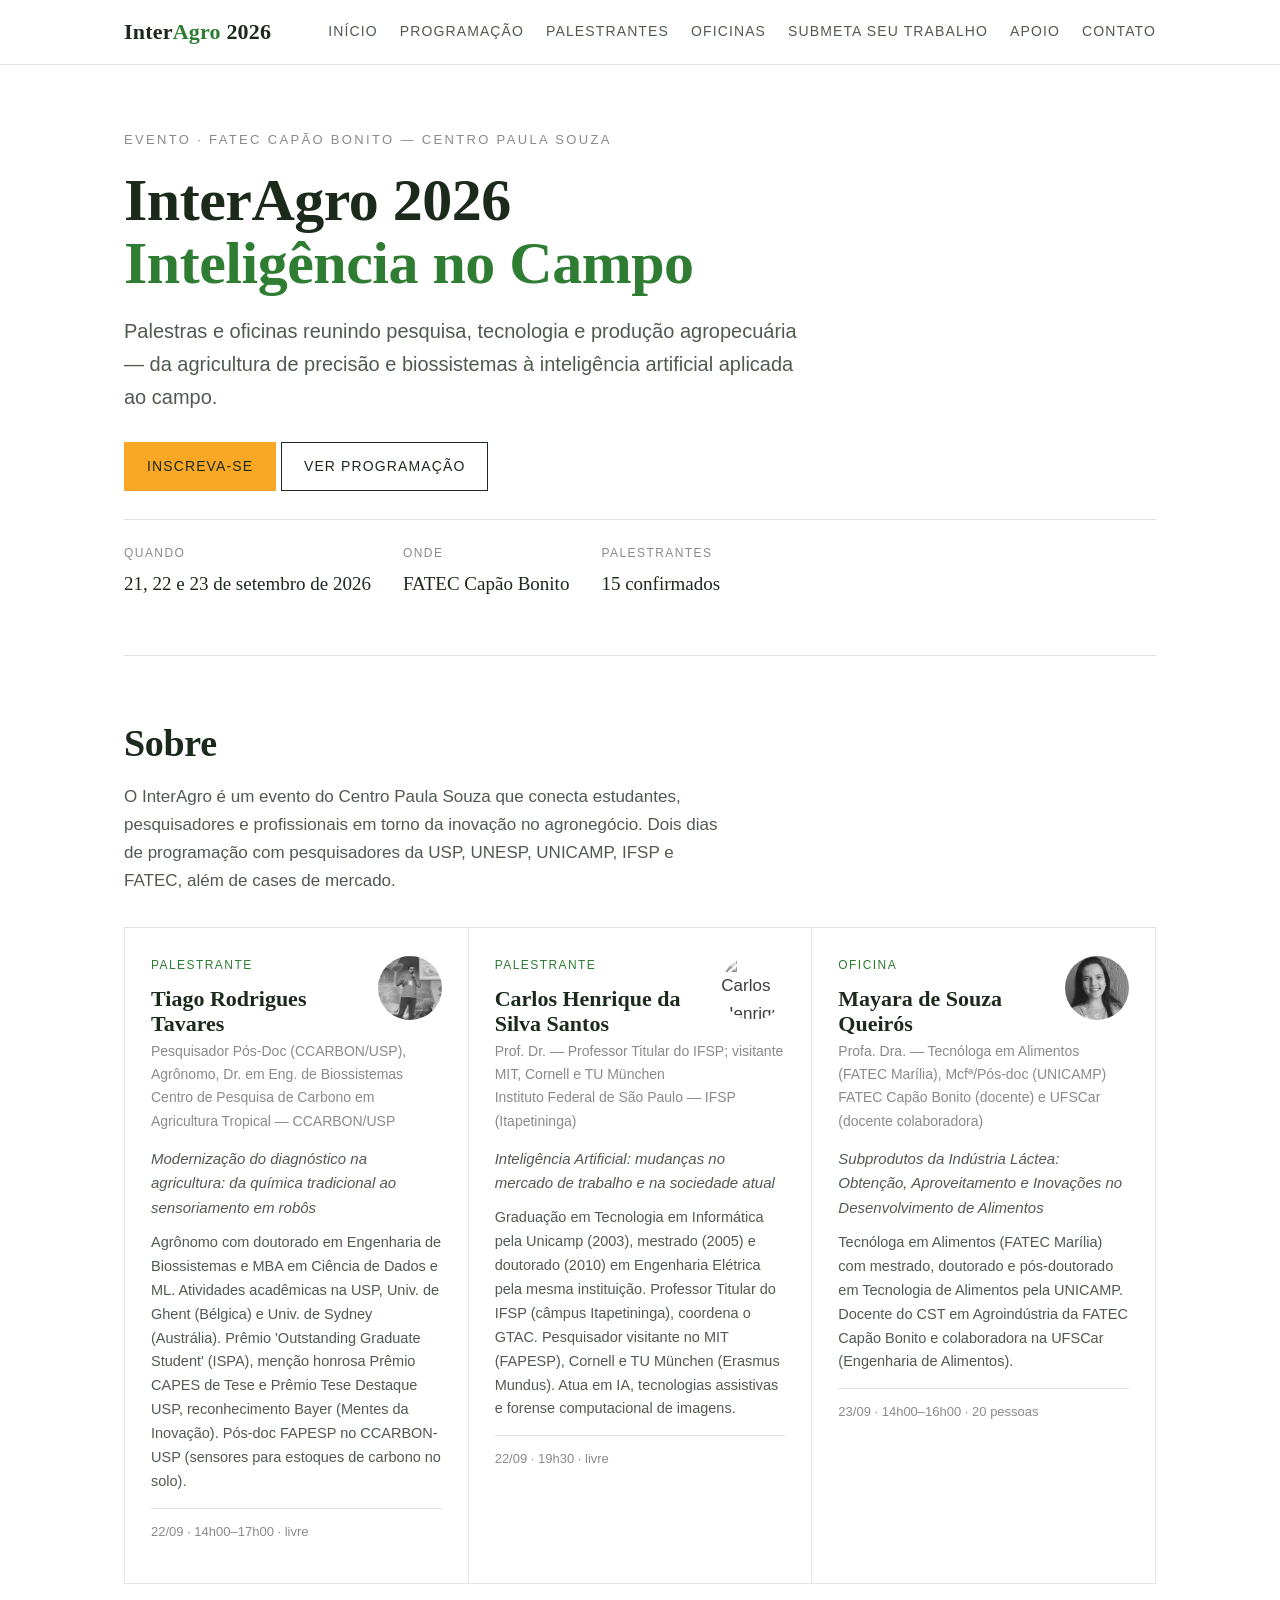
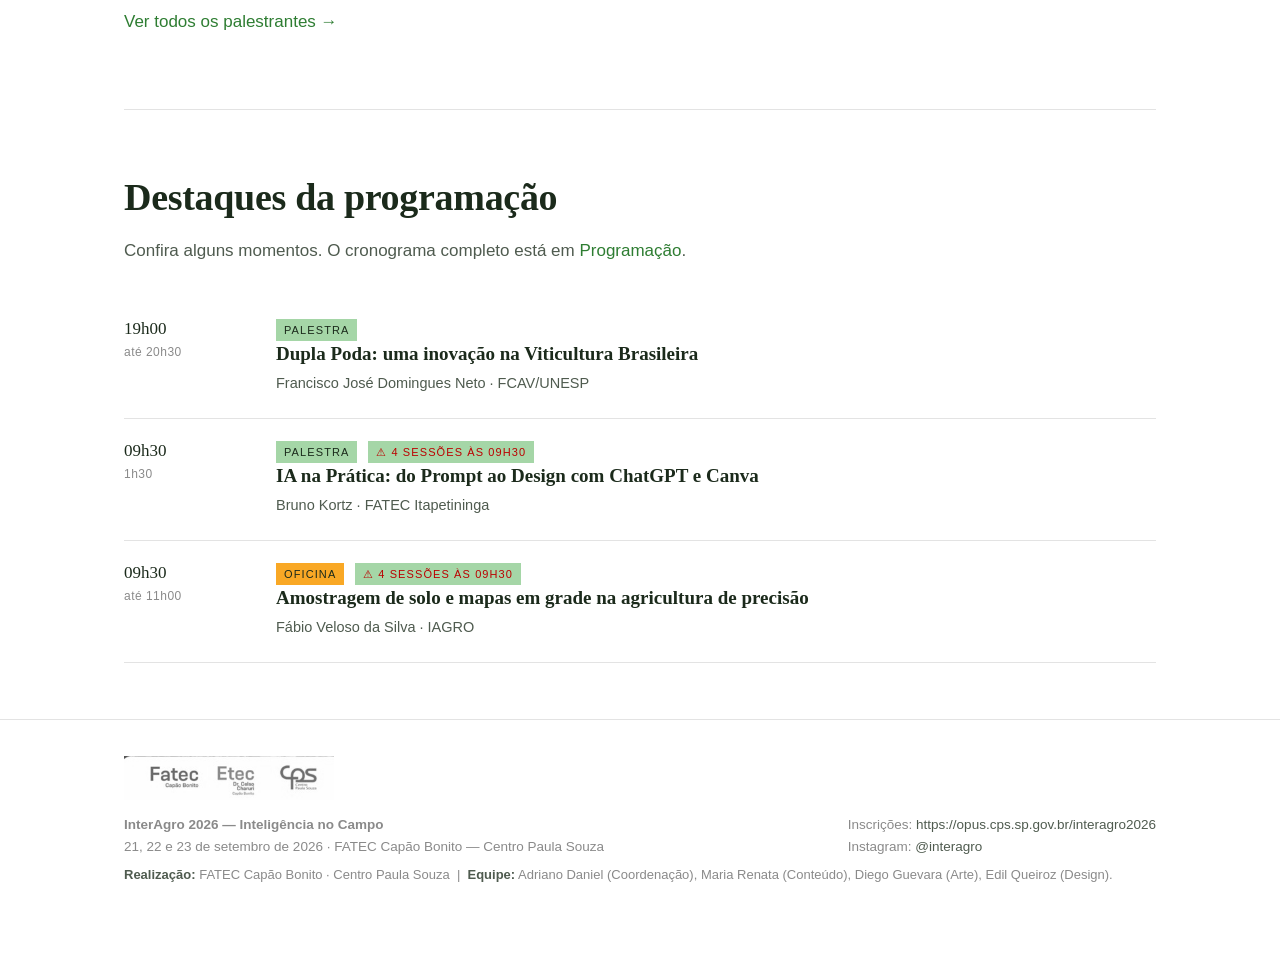
==== index.html @ 62bca140 "site — páginas HTML, imagens e configuração do GitHub Pages" ====
<!DOCTYPE html>
<html lang="pt-BR">
<head>
<meta charset="utf-8">
<meta name="viewport" content="width=device-width, initial-scale=1">
<title>Index — InterAgro 2026</title>
<link rel="stylesheet" href="assets/css/base.css">
</head>
<body>
<header class="topbar">
  <div class="wrap">
    <a class="brand" href="index.html">Inter<span>Agro</span> 2026</a>
    <input type="checkbox" id="nav-toggle" class="nav-toggle" aria-hidden="true">
    <label for="nav-toggle" class="nav-burger" aria-label="Abrir menu">&#9776;</label>
    <nav class="nav"><a href="index.html" class="">Início</a><a href="programacao.html" class="">Programação</a><a href="palestrantes.html" class="">Palestrantes</a><a href="oficinas.html" class="">Oficinas</a><a href="submeta-trabalho.html" class="">Submeta seu Trabalho</a><a href="patrocinadores.html" class="">Apoio</a><a href="contato.html" class="">Contato</a></nav>
  </div>
</header>
<main class="wrap">

<section class="hero">
  <p class="eyebrow">Evento · FATEC Capão Bonito — Centro Paula Souza</p>
  <h1>InterAgro 2026<br><span style="color:var(--accent)">Inteligência no Campo</span></h1>
  <p class="lead">Palestras e oficinas reunindo pesquisa, tecnologia e produção agropecuária —
  da agricultura de precisão e biossistemas à inteligência artificial aplicada ao campo.</p>
  <a class="btn cta" href="https://opus.cps.sp.gov.br/interagro2026">Inscreva-se</a>
  <a class="btn" href="programacao.html">Ver programação</a>
  <div class="meta-row">
    <div class="item"><span class="k">Quando</span><span class="v">21, 22 e 23 de setembro de 2026</span></div>
    <div class="item"><span class="k">Onde</span><span class="v">FATEC Capão Bonito</span></div>
    <div class="item"><span class="k">Palestrantes</span><span class="v">15 confirmados</span></div>
  </div>
</section>
<section class="section">
  <h2 class="section-title">Sobre</h2>
  <p class="section-intro">O InterAgro é um evento do Centro Paula Souza que conecta estudantes,
  pesquisadores e profissionais em torno da inovação no agronegócio. Dois dias de programação com
  pesquisadores da USP, UNESP, UNICAMP, IFSP e FATEC, além de cases de mercado.</p>
  <div class="grid">
    
    <div class="card">
      <img src="assets/img/palestrantes/tiago-rodrigues-tavares-full-body.jpg" alt="Tiago Rodrigues Tavares" style="width:64px;height:64px;object-fit:cover;border-radius:50%;float:right;margin:0 0 8px 12px;filter:grayscale(100%);opacity:.9">
      <p class="role">Palestrante</p>
      <h3>Tiago Rodrigues Tavares</h3>
      <p class="inst">Pesquisador Pós-Doc (CCARBON/USP), Agrônomo, Dr. em Eng. de Biossistemas<br>Centro de Pesquisa de Carbono em Agricultura Tropical — CCARBON/USP</p>
      <p class="talk"><em>Modernização do diagnóstico na agricultura: da química tradicional ao sensoriamento em robôs</em></p>
      <p class="bio">Agrônomo com doutorado em Engenharia de Biossistemas e MBA em Ciência de Dados e ML. Atividades acadêmicas na USP, Univ. de Ghent (Bélgica) e Univ. de Sydney (Austrália). Prêmio 'Outstanding Graduate Student' (ISPA), menção honrosa Prêmio CAPES de Tese e Prêmio Tese Destaque USP, reconhecimento Bayer (Mentes da Inovação). Pós-doc FAPESP no CCARBON-USP (sensores para estoques de carbono no solo).</p>
      <p class="when">22/09 · 14h00–17h00 · livre</p>
    </div>
    
    <div class="card">
      <img src="assets/img/palestrantes/P15.jpg" alt="Carlos Henrique da Silva Santos" style="width:64px;height:64px;object-fit:cover;border-radius:50%;float:right;margin:0 0 8px 12px;filter:grayscale(100%);opacity:.9">
      <p class="role">Palestrante</p>
      <h3>Carlos Henrique da Silva Santos</h3>
      <p class="inst">Prof. Dr. — Professor Titular do IFSP; visitante MIT, Cornell e TU München<br>Instituto Federal de São Paulo — IFSP (Itapetininga)</p>
      <p class="talk"><em>Inteligência Artificial: mudanças no mercado de trabalho e na sociedade atual</em></p>
      <p class="bio">Graduação em Tecnologia em Informática pela Unicamp (2003), mestrado (2005) e doutorado (2010) em Engenharia Elétrica pela mesma instituição. Professor Titular do IFSP (câmpus Itapetininga), coordena o GTAC. Pesquisador visitante no MIT (FAPESP), Cornell e TU München (Erasmus Mundus). Atua em IA, tecnologias assistivas e forense computacional de imagens.</p>
      <p class="when">22/09 · 19h30 · livre</p>
    </div>
    
    <div class="card">
      <img src="assets/img/palestrantes/mayara-queiros.jpg" alt="Mayara de Souza Queirós" style="width:64px;height:64px;object-fit:cover;border-radius:50%;float:right;margin:0 0 8px 12px;filter:grayscale(100%);opacity:.9">
      <p class="role">Oficina</p>
      <h3>Mayara de Souza Queirós</h3>
      <p class="inst">Profa. Dra. — Tecnóloga em Alimentos (FATEC Marília), Mcfª/Pós-doc (UNICAMP)<br>FATEC Capão Bonito (docente) e UFSCar (docente colaboradora)</p>
      <p class="talk"><em>Subprodutos da Indústria Láctea: Obtenção, Aproveitamento e Inovações no Desenvolvimento de Alimentos</em></p>
      <p class="bio">Tecnóloga em Alimentos (FATEC Marília) com mestrado, doutorado e pós-doutorado em Tecnologia de Alimentos pela UNICAMP. Docente do CST em Agroindústria da FATEC Capão Bonito e colaboradora na UFSCar (Engenharia de Alimentos).</p>
      <p class="when">23/09 · 14h00–16h00 · 20 pessoas</p>
    </div>
  </div>
  <p style="margin-top:24px"><a href="palestrantes.html">Ver todos os palestrantes →</a></p>
</section>
<section class="section">
  <h2 class="section-title">Destaques da programação</h2>
  <p class="section-intro">Confira alguns momentos. O cronograma completo está em
  <a href="programacao.html">Programação</a>.</p>
  
      <div class="session">
        <div class="time">19h00<small>até 20h30</small></div>
        <div>
          <span class="tag">Palestra</span>
          <h4>Dupla Poda: uma inovação na Viticultura Brasileira</h4>
          <p class="who">Francisco José Domingues Neto · FCAV/UNESP</p>
        </div>
      </div>
  
      <div class="session">
        <div class="time">09h30<small>1h30</small></div>
        <div>
          <span class="tag">Palestra</span> <span class="tag" style="border-color:#b00;color:#b00">⚠ 4 sessões às 09h30</span>
          <h4>IA na Prática: do Prompt ao Design com ChatGPT e Canva</h4>
          <p class="who">Bruno Kortz · FATEC Itapetininga</p>
        </div>
      </div>
  
      <div class="session">
        <div class="time">09h30<small>até 11h00</small></div>
        <div>
          <span class="tag oficina">Oficina</span> <span class="tag" style="border-color:#b00;color:#b00">⚠ 4 sessões às 09h30</span>
          <h4>Amostragem de solo e mapas em grade na agricultura de precisão</h4>
          <p class="who">Fábio Veloso da Silva · IAGRO</p>
        </div>
      </div>
</section>
</main>
<footer class="footer">
  <div class="wrap">
    <div class="footer-logos">
      <img src="assets/img/patrocinadores/logo-cpf-fatec.jpg" alt="FATEC Capão Bonito — Centro Paula Souza">
    </div>
    <div class="cols">
      <div><strong>InterAgro 2026 — Inteligência no Campo</strong><br>21, 22 e 23 de setembro de 2026 · FATEC Capão Bonito — Centro Paula Souza</div>
      <div>
        Inscrições: <a href="https://opus.cps.sp.gov.br/interagro2026">https://opus.cps.sp.gov.br/interagro2026</a><br>
        Instagram: <a href="https://www.instagram.com/p/DcCBYluxGOl/">@interagro</a>
      </div>
    </div>
    <p class="footer-credit">
      <strong>Realização:</strong> FATEC Capão Bonito · Centro Paula Souza &nbsp;|&nbsp;
      <strong>Equipe:</strong> Adriano Daniel (Coordenação), Maria Renata (Conteúdo),
      Diego Guevara (Arte), Edil Queiroz (Design).
    </p>
  </div>
</footer>
</body>
</html>
---- assets/css/base.css ----
/* InterAgro 2026 — base.css — Com comentários porque é adaptado e não sei tudo que tá sendo usado aqui
   Visual inspirado em moody.rice.edu: monocromático, hairlines,
   bastante respiro, um único acento (verde-agro) usado com parcimônia. */

:root {
  /* Paleta do design system definido previamente no grupo do zapzaps */
  --bg: #ffffff;
  --verde-agro: #2E7D32;
  --verde-claro: #A5D6A7;
  --terra: #8D6E63;
  --amarelo-sol: #F9A825;
  --quase-preto: #1B2A1B;
  --cinza-grama: #F1F5F1;
  --perigo: #C62828;
  --branco: #ffffff;

  --ink: var(--quase-preto);
  --ink-soft: #4f5b4f;
  --ink-faint: #8a8a8a;
  --rule: #e3e3e3;
  --rule-strong: #c9c9c9;
  --accent: var(--verde-agro);
  --accent-ink: var(--verde-agro);
  --maxw: 1080px;
  --serif: Georgia, "Times New Roman", serif;
  --sans: -apple-system, BlinkMacSystemFont, "Segoe UI", Roboto, Helvetica, Arial, sans-serif;
}

* { box-sizing: border-box; }

html { -webkit-text-size-adjust: 100%; }

body {
  margin: 0;
  background: var(--bg);
  color: var(--ink);
  font-family: var(--sans);
  font-size: 17px;
  line-height: 1.65;
  -webkit-font-smoothing: antialiased;
}

a { color: var(--accent-ink); text-decoration: none; }
a:hover { text-decoration: underline; }

.wrap {
  max-width: var(--maxw);
  margin: 0 auto;
  padding: 0 24px;
}

/* ---------- top bar ---------- */
.topbar {
  border-bottom: 1px solid var(--rule);
  position: relative;
}
.topbar .wrap {
  display: flex;
  align-items: center;
  justify-content: space-between;
  padding-top: 14px;
  padding-bottom: 14px;
  gap: 16px;
  flex-wrap: wrap;
}
.brand {
  font-family: var(--serif);
  font-size: 22px;
  letter-spacing: .2px;
  color: var(--ink);
  font-weight: 700;
}
.brand span { color: var(--accent); }
.brand:hover { text-decoration: none; }

/* Menu hambúrguer (CSS puro — checkbox hack) */
.nav-toggle { display: none; }
.nav-burger {
  display: block;
  margin-left: auto;
  font-size: 26px;
  line-height: 1;
  cursor: pointer;
  color: var(--ink);
  user-select: none;
  padding: 2px 6px;
}
.nav-burger:hover { color: var(--accent); }
.nav {
  display: none;
  position: absolute;
  top: 100%;
  right: 24px;
  left: 24px;
  background: var(--bg);
  border: 1px solid var(--rule);
  flex-direction: column;
  gap: 4px;
  padding: 10px 14px;
  z-index: 50;
  font-size: 15px;
}
.nav-toggle:checked ~ .nav { display: flex; }
.nav a {
  color: var(--ink-soft);
  padding: 8px 4px;
  border-bottom: 1px solid var(--rule);
}
.nav a:last-child { border-bottom: none; }
.nav a:hover { color: var(--ink); text-decoration: none; }
.nav a.active { color: var(--ink); border-left: 3px solid var(--accent); padding-left: 8px; }

@media (min-width: 760px) {
  .nav-burger { display: none !important; }
  .nav {
    display: flex !important;
    position: static;
    flex-direction: row;
    border: none;
    padding: 0;
    gap: 22px;
    font-size: 14px;
    text-transform: uppercase;
    letter-spacing: .08em;
  }
  .nav a {
    color: var(--ink-soft);
    padding: 0;
    border: none;
    border-bottom: 2px solid transparent;
  }
  .nav a:hover { color: var(--ink); text-decoration: none; }
  .nav a.active { color: var(--ink); border-bottom: 2px solid var(--accent); padding-bottom: 2px; }
}

/* ---------- hero ---------- */
.hero {
  border-bottom: 1px solid var(--rule);
  padding: 64px 0 56px;
}
.eyebrow {
  font-size: 13px;
  text-transform: uppercase;
  letter-spacing: .18em;
  color: var(--ink-faint);
  margin: 0 0 18px;
}
.hero h1 {
  font-family: var(--serif);
  font-weight: 700;
  font-size: clamp(34px, 6vw, 60px);
  line-height: 1.05;
  margin: 0 0 20px;
  letter-spacing: -.5px;
}
.hero p.lead {
  font-size: 20px;
  color: var(--ink-soft);
  max-width: 62ch;
  margin: 0 0 28px;
}
.meta-row {
  display: flex;
  gap: 32px;
  flex-wrap: wrap;
  margin-top: 28px;
  padding-top: 24px;
  border-top: 1px solid var(--rule);
}
.meta-row .item .k {
  font-size: 12px;
  text-transform: uppercase;
  letter-spacing: .12em;
  color: var(--ink-faint);
  display: block;
  margin-bottom: 4px;
}
.meta-row .item .v {
  font-family: var(--serif);
  font-size: 19px;
}

/* ---------- generic sections ---------- */
/* nome mais generico (a piada >.<) que existe pra se confundir depois (são definições gerais */
.section { padding: 56px 0; border-bottom: 1px solid var(--rule); }
.section:last-of-type { border-bottom: none; }
h2.section-title {
  font-family: var(--serif);
  font-size: clamp(26px, 4vw, 38px);
  margin: 0 0 8px;
  letter-spacing: -.3px;
}
.section-intro { color: var(--ink-soft); max-width: 64ch; margin: 0 0 32px; }

/* ---------- buttons ---------- */
.btn {
  display: inline-block;
  border: 1px solid var(--ink);
  color: var(--ink);
  padding: 12px 22px;
  font-size: 14px;
  text-transform: uppercase;
  letter-spacing: .08em;
  border-radius: 0;
  background: transparent;
}
.btn:hover { background: var(--ink); color: #fff; text-decoration: none; }
.btn.accent { border-color: var(--accent); color: var(--accent-ink); }
.btn.accent:hover { background: var(--accent); color: #fff; }
/* CTA de ação (vagas/contato/inscrição) — amarelo-sol do design system */
.btn.cta {
  border-color: var(--amarelo-sol);
  background: var(--amarelo-sol);
  color: var(--quase-preto);
}
.btn.cta:hover { background: #e09a16; border-color: #e09a16; color: var(--quase-preto); }

/* ---------- speaker / card grid ---------- */
.grid {
  display: grid;
  grid-template-columns: repeat(auto-fill, minmax(320px, 1fr));
  gap: 1px;
  background: var(--rule);
  border: 1px solid var(--rule);
}
.card {
  background: var(--bg);
  padding: 28px 26px;
}
.card .role {
  font-size: 12px;
  text-transform: uppercase;
  letter-spacing: .12em;
  color: var(--accent);
  margin: 0 0 10px;
}
.card h3 {
  font-family: var(--serif);
  font-size: 22px;
  margin: 0 0 4px;
  line-height: 1.15;
}
.card .inst {
  font-size: 14px;
  color: var(--ink-faint);
  margin: 0 0 14px;
}
.card .talk {
  font-size: 15px;
  color: var(--ink-soft);
  margin: 0 0 10px;
}
.card .bio { font-size: 14.5px; color: var(--ink-soft); margin: 0; }
.card .when {
  margin-top: 14px;
  padding-top: 12px;
  border-top: 1px solid var(--rule);
  font-size: 13px;
  color: var(--ink-faint);
}

/* ---------- programação ---------- */
.day-block { margin-bottom: 44px; }
.day-head {
  font-family: var(--serif);
  font-size: 24px;
  margin: 0 0 4px;
  padding-bottom: 8px;
  border-bottom: 2px solid var(--ink);
}
.day-sub { color: var(--ink-faint); font-size: 13px; text-transform: uppercase; letter-spacing: .1em; margin: 0 0 22px; }
.session {
  display: grid;
  grid-template-columns: 132px 1fr;
  gap: 20px;
  padding: 18px 0;
  border-bottom: 1px solid var(--rule);
}
.session .time {
  font-family: var(--serif);
  font-size: 17px;
  color: var(--ink);
}
.session .time small { display: block; font-family: var(--sans); font-size: 12px; color: var(--ink-faint); letter-spacing: .04em; }
.session h4 { margin: 0 0 6px; font-family: var(--serif); font-size: 19px; line-height: 1.2; }
.session .who { font-size: 14.5px; color: var(--ink-soft); margin: 0 0 4px; }
.session .tag {
  display: inline-block;
  font-size: 11px;
  text-transform: uppercase;
  letter-spacing: .1em;
  background: var(--verde-claro);
  color: var(--quase-preto);
  padding: 2px 8px;
  margin-right: 6px;
}
.session .tag.oficina { background: var(--amarelo-sol); color: var(--quase-preto); }

/* ---------- notice ---------- */
.notice {
  border: 1px solid var(--rule-strong);
  border-left: 3px solid var(--accent);
  padding: 16px 20px;
  background: #fafafa;
  color: var(--ink-soft);
  font-size: 15px;
  margin: 0 0 32px;
}
.notice strong { color: var(--ink); }

/* ---------- logos wall ---------- */
.logos {
  display: flex;
  flex-wrap: wrap;
  gap: 28px 40px;
  align-items: center;
}
.logos img {
  max-height: 84px;
  width: auto;
  filter: grayscale(100%);
  opacity: .85;
}
.logos img:hover { filter: grayscale(0); opacity: 1; }
.logo-group { margin-bottom: 40px; }
.logo-group h3 {
  font-size: 13px;
  text-transform: uppercase;
  letter-spacing: .14em;
  color: var(--ink-faint);
  border-bottom: 1px solid var(--rule);
  padding-bottom: 8px;
  margin: 0 0 22px;
}

/* ---------- footer ---------- */
.footer {
  border-top: 1px solid var(--rule);
  padding: 36px 0 56px;
  color: var(--ink-faint);
  font-size: 13.5px;
}
.footer a { color: var(--ink-soft); }
.footer .cols { display: flex; flex-wrap: wrap; gap: 40px; justify-content: space-between; }
/* Logos FATEC / CPS / brasão (design system: tarja obrigatória) */
.footer-logos { display: flex; flex-wrap: wrap; gap: 20px; align-items: center; margin-bottom: 14px; }
.footer-logos img { height: 44px; width: auto; filter: grayscale(100%); opacity: .85; }
.footer-logos img:hover { filter: grayscale(0); opacity: 1; }
.footer-credit { font-size: 13px; color: var(--ink-faint); margin-top: 6px; }
.footer-credit strong { color: var(--ink-soft); font-weight: 600; }

/* ---------- prose (submeta / contato) ---------- */
.prose { max-width: 68ch; }
.prose h3 { font-family: var(--serif); font-size: 22px; margin: 28px 0 8px; }
.prose ul { padding-left: 20px; }
.prose li { margin: 6px 0; }

@media (max-width: 600px) {
  .session { grid-template-columns: 1fr; gap: 6px; }
  .nav { gap: 14px; }
  body { font-size: 16px; }
}
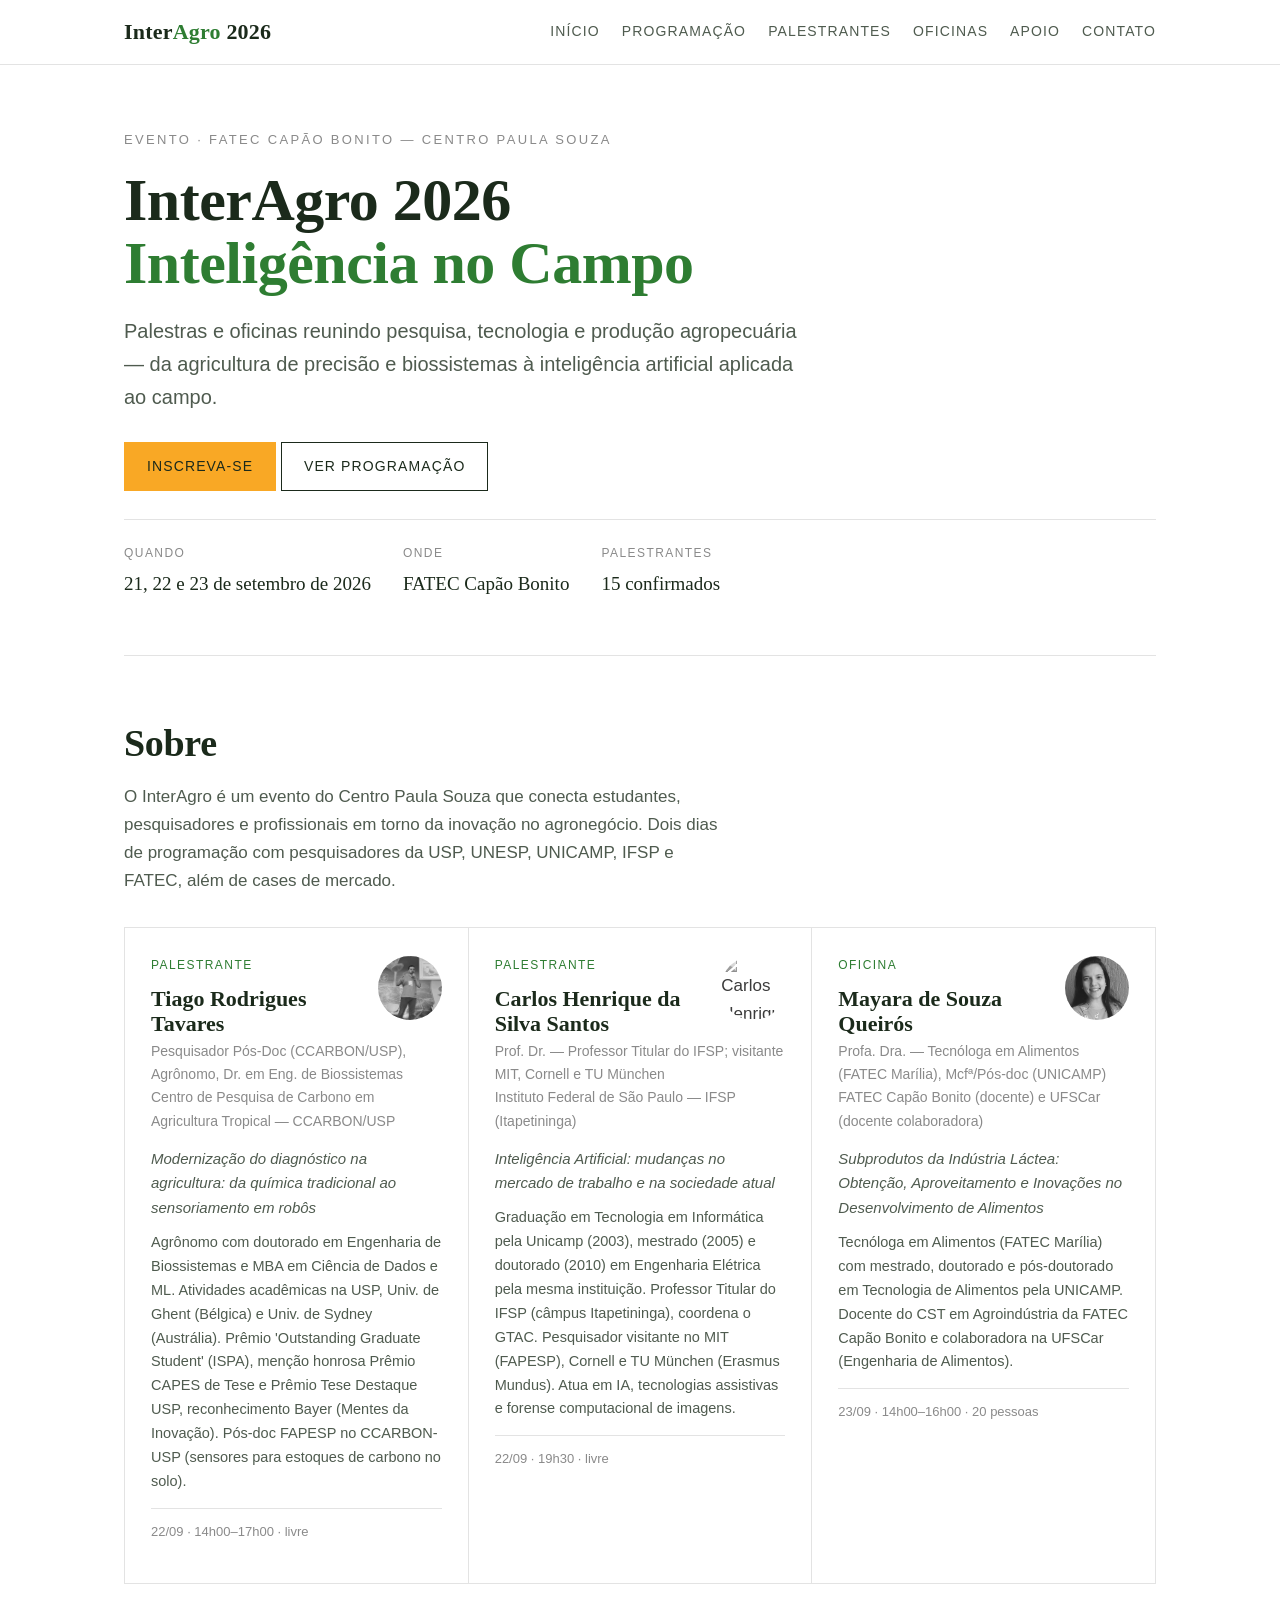
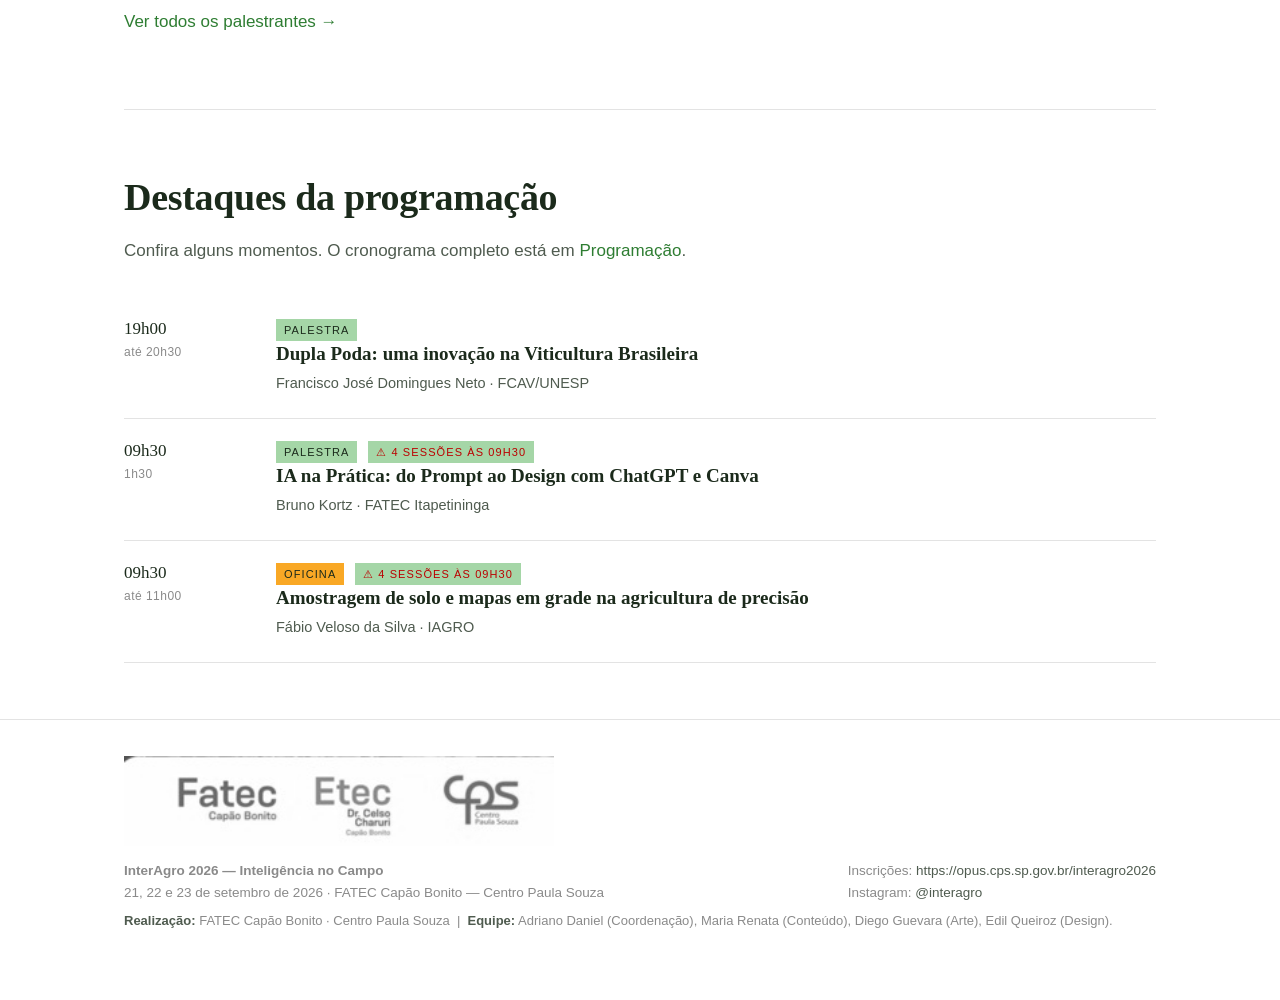
==== commit b6ab35f7: "sub: submeta-trabalho vira pagina de navegacao" ====
--- a/index.html
+++ b/index.html
@@ -12,7 +12,7 @@
     <a class="brand" href="index.html">Inter<span>Agro</span> 2026</a>
     <input type="checkbox" id="nav-toggle" class="nav-toggle" aria-hidden="true">
     <label for="nav-toggle" class="nav-burger" aria-label="Abrir menu">&#9776;</label>
-    <nav class="nav"><a href="index.html" class="">Início</a><a href="programacao.html" class="">Programação</a><a href="palestrantes.html" class="">Palestrantes</a><a href="oficinas.html" class="">Oficinas</a><a href="submeta-trabalho.html" class="">Submeta seu Trabalho</a><a href="patrocinadores.html" class="">Apoio</a><a href="contato.html" class="">Contato</a></nav>
+    <nav class="nav"><a href="index.html" class="">Início</a><a href="programacao.html" class="">Programação</a><a href="palestrantes.html" class="">Palestrantes</a><a href="oficinas.html" class="">Oficinas</a><a href="patrocinadores.html" class="">Apoio</a><a href="contato.html" class="">Contato</a></nav>
   </div>
 </header>
 <main class="wrap">
--- a/assets/css/base.css
+++ b/assets/css/base.css
@@ -344,7 +344,7 @@
 .footer .cols { display: flex; flex-wrap: wrap; gap: 40px; justify-content: space-between; }
 /* Logos FATEC / CPS / brasão (design system: tarja obrigatória) */
 .footer-logos { display: flex; flex-wrap: wrap; gap: 20px; align-items: center; margin-bottom: 14px; }
-.footer-logos img { height: 44px; width: auto; filter: grayscale(100%); opacity: .85; }
+.footer-logos img { height: 90px; width: auto; filter: grayscale(100%); opacity: .85; }
 .footer-logos img:hover { filter: grayscale(0); opacity: 1; }
 .footer-credit { font-size: 13px; color: var(--ink-faint); margin-top: 6px; }
 .footer-credit strong { color: var(--ink-soft); font-weight: 600; }
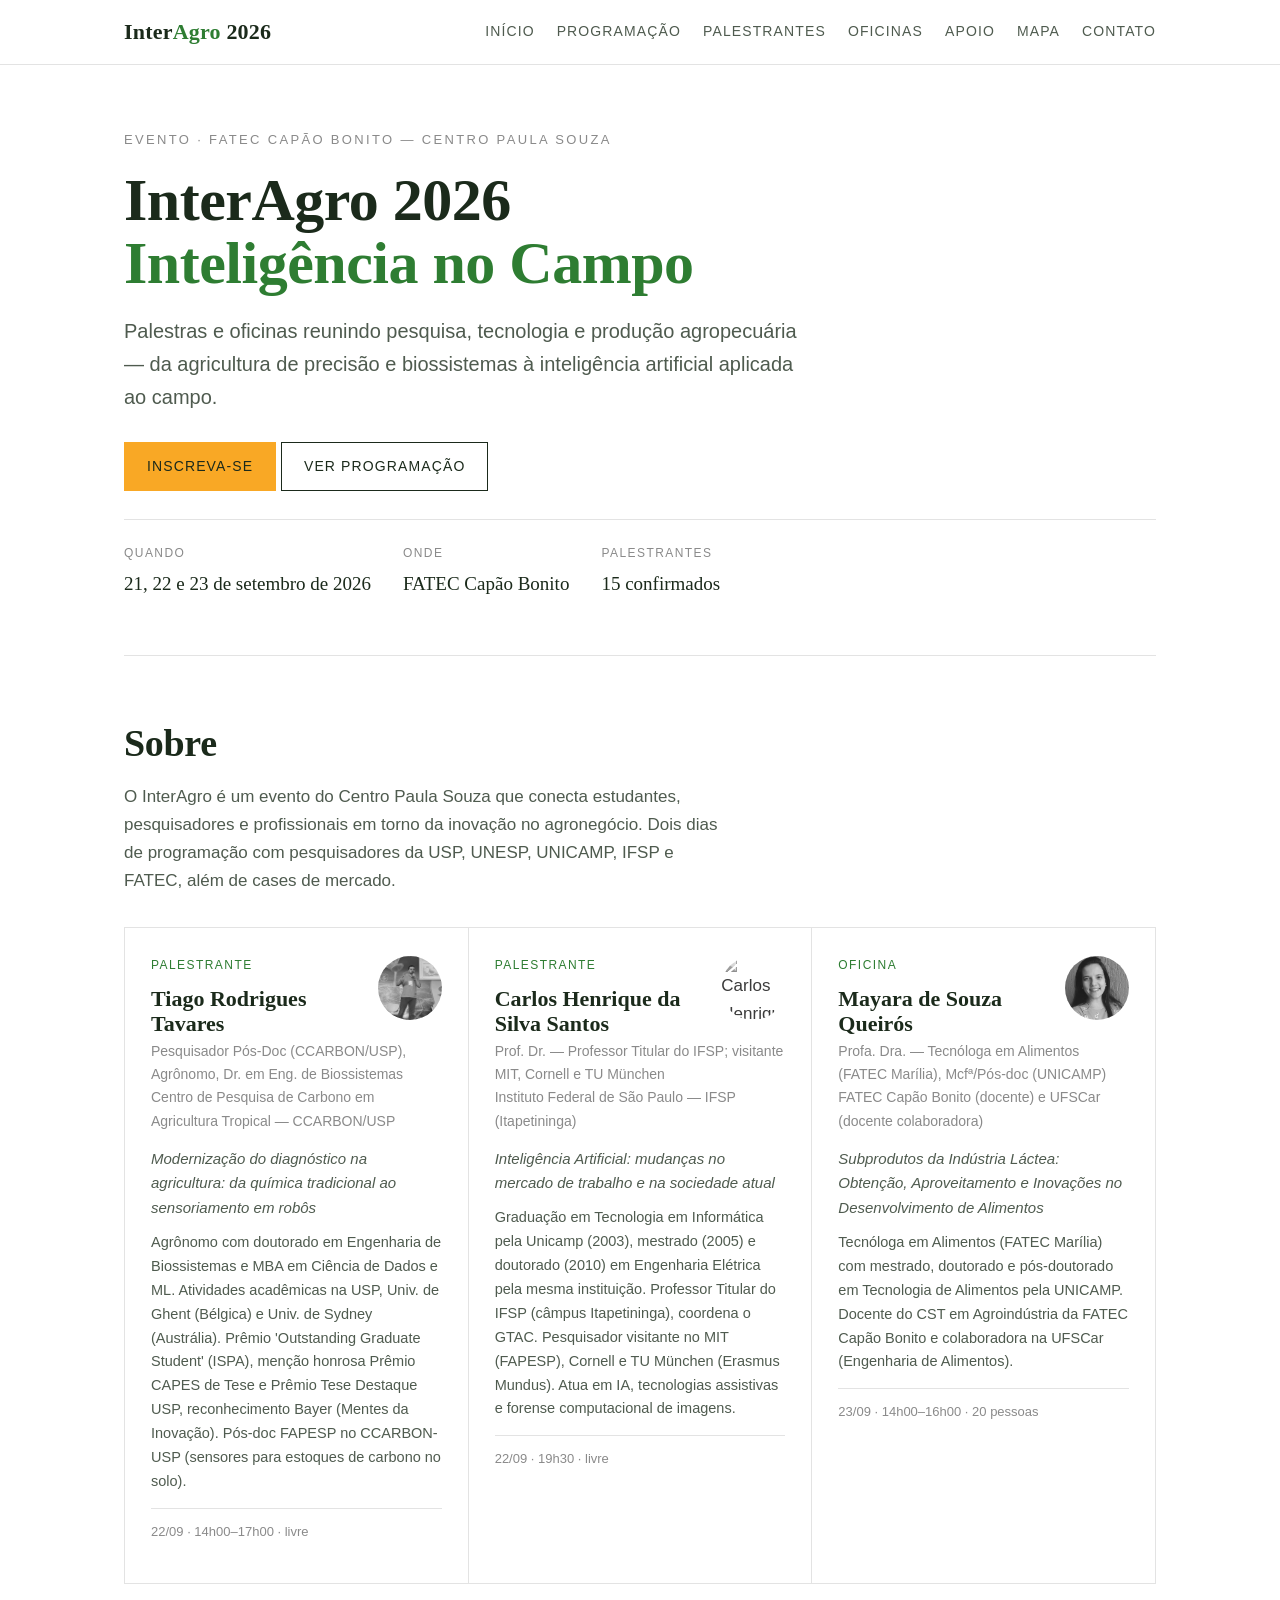
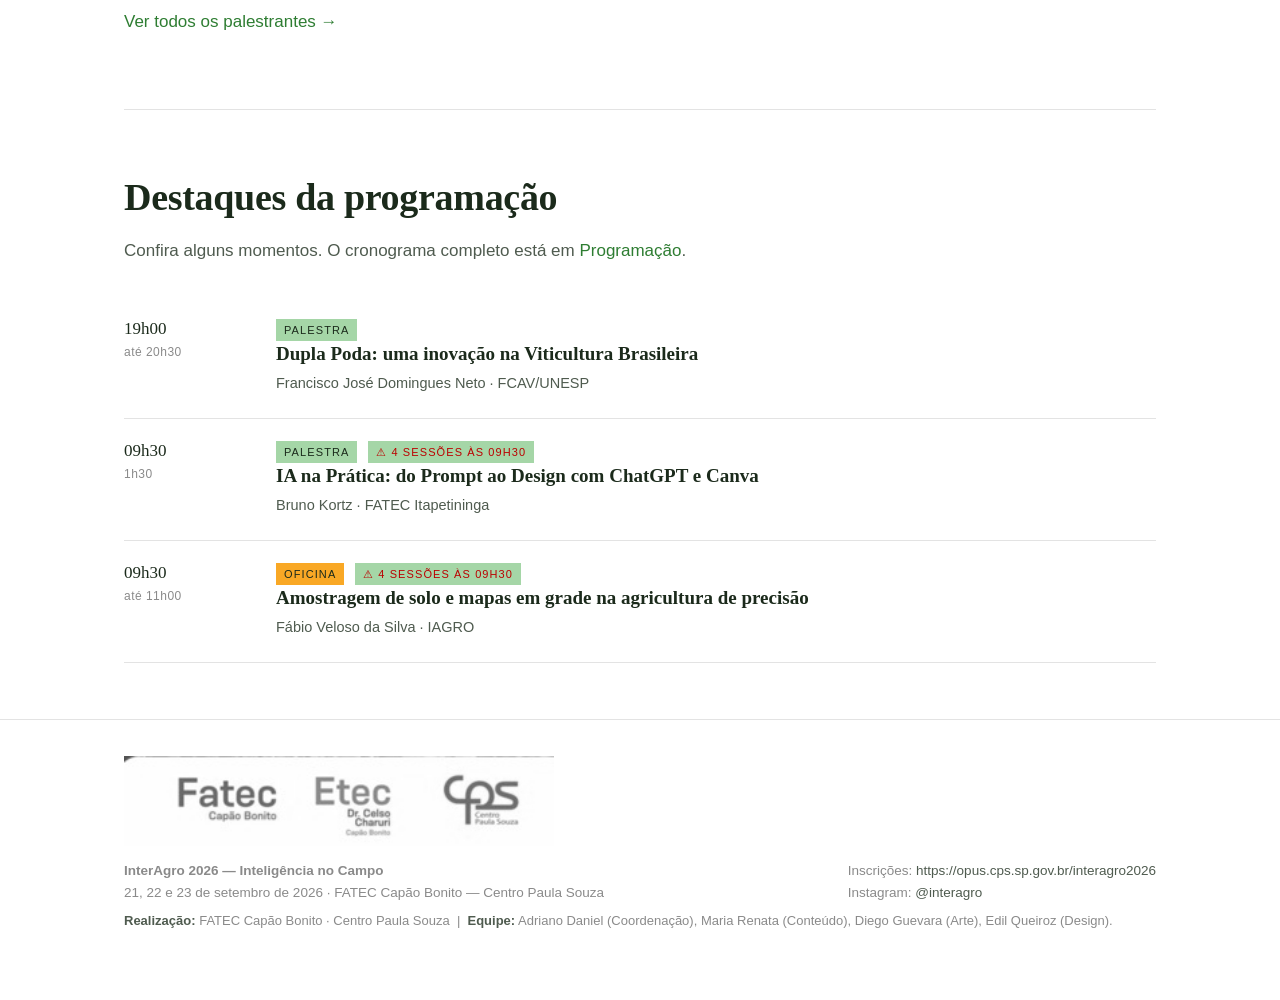
==== commit ad2e2849: "nav: adiciona link Mapa no menu hamburguer" ====
--- a/index.html
+++ b/index.html
@@ -12,7 +12,7 @@
     <a class="brand" href="index.html">Inter<span>Agro</span> 2026</a>
     <input type="checkbox" id="nav-toggle" class="nav-toggle" aria-hidden="true">
     <label for="nav-toggle" class="nav-burger" aria-label="Abrir menu">&#9776;</label>
-    <nav class="nav"><a href="index.html" class="">Início</a><a href="programacao.html" class="">Programação</a><a href="palestrantes.html" class="">Palestrantes</a><a href="oficinas.html" class="">Oficinas</a><a href="patrocinadores.html" class="">Apoio</a><a href="contato.html" class="">Contato</a></nav>
+    <nav class="nav"><a href="index.html" class="">Início</a><a href="programacao.html" class="">Programação</a><a href="palestrantes.html" class="">Palestrantes</a><a href="oficinas.html" class="">Oficinas</a><a href="patrocinadores.html" class="">Apoio</a><a href="submeta-trabalho.html" class="">Mapa</a><a href="contato.html" class="">Contato</a></nav>
   </div>
 </header>
 <main class="wrap">
